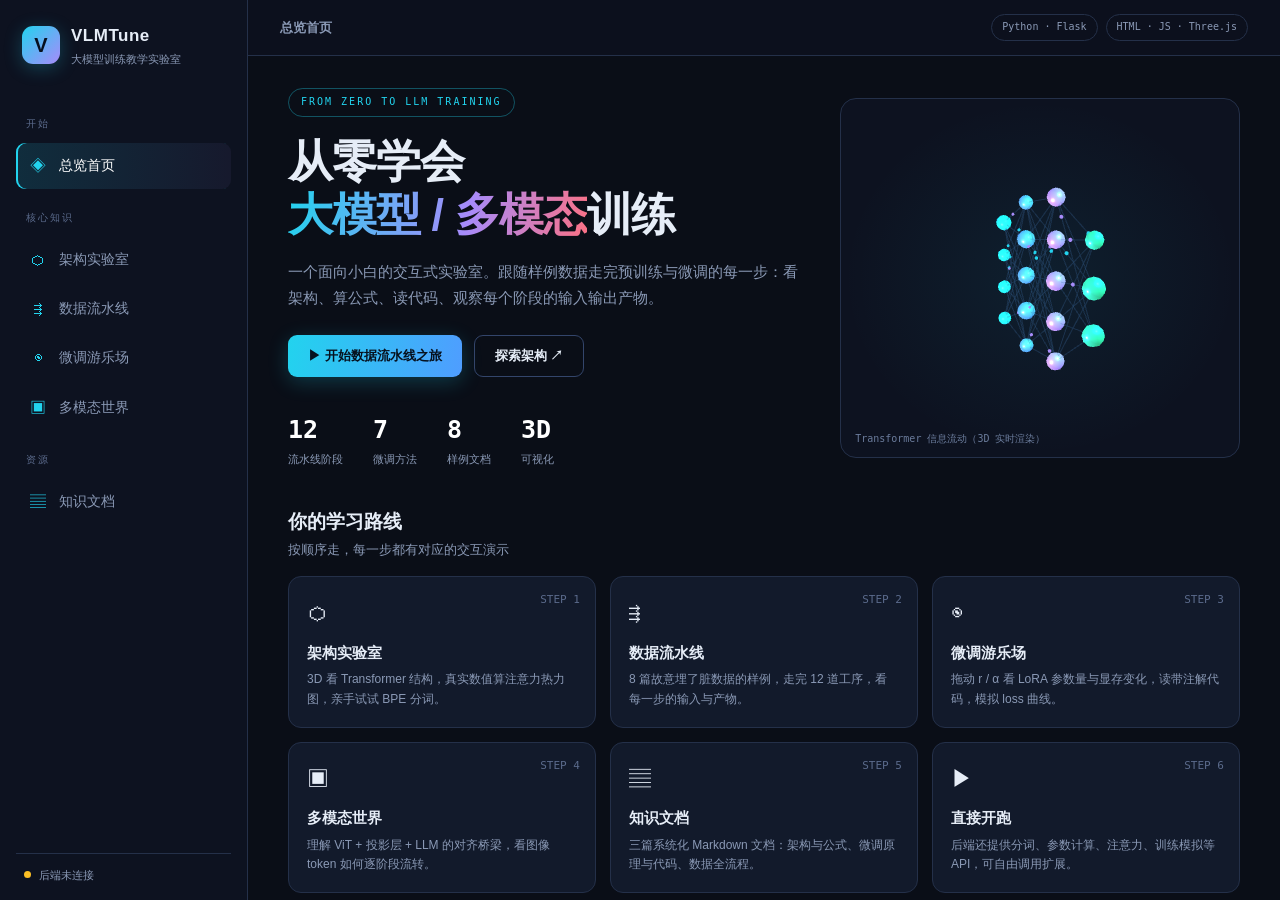
==== frontend/index.html @ 5f322999 "init" ====
<!DOCTYPE html>
<html lang="zh-CN">
<head>
<meta charset="UTF-8">
<meta name="viewport" content="width=device-width, initial-scale=1.0">
<title>VLMTune · 大模型/多模态训练全流程教学实验室</title>
<link rel="stylesheet" href="css/style.css">
</head>
<body>
<div class="app">
  <!-- ============ SIDEBAR ============ -->
  <aside class="sidebar">
    <div class="brand">
      <div class="brand-mark">V</div>
      <div><div class="brand-title">VLMTune</div><div class="brand-sub">大模型训练教学实验室</div></div>
    </div>
    <nav class="nav">
      <div class="nav-group-label">开始</div>
      <a class="nav-item active" data-section="overview"><span class="ni">◈</span> 总览首页</a>
      <div class="nav-group-label">核心知识</div>
      <a class="nav-item" data-section="architecture"><span class="ni">⬡</span> 架构实验室</a>
      <a class="nav-item" data-section="pipeline"><span class="ni">⇶</span> 数据流水线</a>
      <a class="nav-item" data-section="finetune"><span class="ni">◉</span> 微调游乐场</a>
      <a class="nav-item" data-section="multimodal"><span class="ni">▣</span> 多模态世界</a>
      <div class="nav-group-label">资源</div>
      <a class="nav-item" data-section="docs"><span class="ni">▤</span> 知识文档</a>
    </nav>
    <div class="sidebar-foot">
      <div class="status-dot"></div><span id="backendStatus">后端连接中…</span>
    </div>
  </aside>

  <!-- ============ MAIN ============ -->
  <main class="main">
    <header class="topbar">
      <div class="crumb" id="crumb">总览首页</div>
      <div class="topbar-right"><span class="tag">Python · Flask</span><span class="tag">HTML · JS · Three.js</span></div>
    </header>

    <!-- ---------- OVERVIEW ---------- -->
    <section class="page active" id="page-overview">
      <div class="hero">
        <div class="hero-text">
          <div class="hero-badge">FROM ZERO TO LLM TRAINING</div>
          <h1>从零学会<br><span class="grad">大模型 / 多模态</span>训练</h1>
          <p class="hero-lead">一个面向小白的交互式实验室。跟随样例数据走完预训练与微调的每一步：看架构、算公式、读代码、观察每个阶段的输入输出产物。</p>
          <div class="hero-actions">
            <button class="btn primary" data-goto="pipeline">▶ 开始数据流水线之旅</button>
            <button class="btn ghost" data-goto="architecture">探索架构 ↗</button>
          </div>
          <div class="hero-stats">
            <div><b>12</b><span>流水线阶段</span></div>
            <div><b>7</b><span>微调方法</span></div>
            <div><b>8</b><span>样例文档</span></div>
            <div><b>3D</b><span>可视化</span></div>
          </div>
        </div>
        <div class="hero-canvas-wrap"><canvas id="heroCanvas"></canvas><div class="canvas-caption">Transformer 信息流动（3D 实时渲染）</div></div>
      </div>

      <div class="section-title"><h2>你的学习路线</h2><p>按顺序走，每一步都有对应的交互演示</p></div>
      <div class="card-grid" id="learningPath"></div>

      <div class="section-title"><h2>核心概念速览</h2><p>三个问题理解大模型训练</p></div>
      <div class="concept-grid">
        <div class="concept-card"><div class="cc-num">01</div><h3>模型在学什么？</h3><p>本质只有一件事：根据前文预测下一个 token。一句话里每个词都是一个训练信号，所以海量文本 = 海量练习题。</p><div class="cc-formula">P(x) = ∏ P(xₜ | x&lt;t)</div></div>
        <div class="concept-card"><div class="cc-num">02</div><h3>微调在改什么？</h3><p>全量微调改所有权重；LoRA 只学一个低秩增量 ΔW=BA，训练完还能合并回去，推理零开销。</p><div class="cc-formula">W′ = W₀ + (α/r)·BA</div></div>
        <div class="concept-card"><div class="cc-num">03</div><h3>多模态多了什么？</h3><p>给 LLM 加一只"眼睛"：ViT 把图像切成 patch token，投影层把它们对齐到词的语义空间，再和文本一起送进 LLM。</p><div class="cc-formula">图像 → ViT → MLP → LLM</div></div>
      </div>
    </section>

    <!-- ---------- ARCHITECTURE ---------- -->
    <section class="page" id="page-architecture">
      <div class="page-head"><h1>架构实验室</h1><p>看清楚 Transformer 与注意力的内部构造，所有计算都是真实数值。</p></div>

      <div class="panel">
        <div class="panel-head"><h3>Transformer Block 3D 结构</h3><span class="hint">拖拽旋转 · 滚轮缩放</span></div>
        <div class="split">
          <div class="three-wrap"><canvas id="archCanvas"></canvas></div>
          <div class="panel-body">
            <div class="flow-list">
              <div class="flow-item"><span class="fi-n">1</span><div><b>输入嵌入 + RoPE</b><p>token 转向量，旋转注入位置信息：f(x,m)=x·e^(imθ)</p></div></div>
              <div class="flow-item"><span class="fi-n">2</span><div><b>多头注意力 + 因果掩码</b><p>softmax(QKᵀ/√d_k + M)·V，每个词按相关性汇总上下文</p></div></div>
              <div class="flow-item"><span class="fi-n">3</span><div><b>残差 + RMSNorm</b><p>x + SubLayer(Norm(x))，让梯度直达深层</p></div></div>
              <div class="flow-item"><span class="fi-n">4</span><div><b>SwiGLU 前馈网络</b><p>(Swish(xW₁) ⊙ xW₃)W₂，门控提升表达力</p></div></div>
            </div>
            <div class="formula-box">Attention(Q,K,V) = softmax( QK<sup>T</sup> / √d<sub>k</sub> + M ) V<br><span class="fb-note">M 为因果掩码：上三角置 −∞，保证看不到未来 token</span></div>
          </div>
        </div>
      </div>

      <div class="panel">
        <div class="panel-head"><h3>注意力热力图（真实计算）</h3><span class="hint">后端 numpy 计算 softmax(QKᵀ/√d_k)</span></div>
        <div class="panel-body"><div id="attnHeatmap" class="heatmap"></div><p class="cap" id="attnNote">加载中…</p></div>
      </div>

      <div class="panel">
        <div class="panel-head"><h3>BPE 分词器演示</h3><span class="hint">在迷你语料上现场训练的 BPE</span></div>
        <div class="panel-body">
          <div class="input-row"><input id="tokenInput" type="text" value="大模型训练需要大量高质量文本数据。" placeholder="输入任意文本试试分词"><button class="btn primary sm" id="tokenBtn">分词 →</button></div>
          <div id="tokenResult" class="token-result">点击按钮查看分词结果…</div>
        </div>
      </div>
    </section>

    <!-- ---------- PIPELINE ---------- -->
    <section class="page" id="page-pipeline">
      <div class="page-head"><h1>数据流水线</h1><p>跟随内置样例语料，逐步查看 12 个阶段的真实输入、处理逻辑与产物。</p></div>

      <div class="panel">
        <div class="panel-head"><h3>全流程导航</h3><span class="hint" id="pipelineMeta">加载中…</span></div>
        <div class="panel-body"><div class="stage-strip" id="stageStrip"></div></div>
      </div>

      <div class="panel stage-panel">
        <div class="panel-head"><h3 id="stageTitle">阶段详情</h3><span class="hint" id="stageEn"></span></div>
        <div class="panel-body" id="stageBody"><div class="loading">加载中…</div></div>
      </div>

      <div class="panel">
        <div class="panel-head"><h3>SFT 指令数据 · 从样本到训练文本</h3><span class="hint">Alpaca / ChatML 模板</span></div>
        <div class="panel-body"><div class="tabs"><button class="tab active" data-sfttab="sample">原始样本</button><button class="tab" data-sfttab="rendered">套模板后（含 loss 掩码说明）</button></div><div id="sftContent" class="sft-content">加载中…</div></div>
      </div>
    </section>

    <!-- ---------- FINE-TUNE ---------- -->
    <section class="page" id="page-finetune">
      <div class="page-head"><h1>微调游乐场</h1><p>调一调超参，看参数量与显存怎么变；读一读带注解的核心代码。</p></div>

      <div class="panel">
        <div class="panel-head"><h3>LoRA 参数量 / 显存计算器</h3><span class="hint">实时计算的真实数字</span></div>
        <div class="panel-body">
          <div class="slider-grid">
            <label>秩 r <input type="range" id="loraR" min="4" max="64" step="4" value="16"><output id="loraRVal">16</output></label>
            <label>缩放 α <input type="range" id="loraAlpha" min="8" max="128" step="8" value="32"><output id="loraAlphaVal">32</output></label>
            <label>隐藏维度 d <input type="range" id="loraD" min="1024" max="8192" step="1024" value="4096"><output id="loraDVal">4096</output></label>
            <label>层数 <input type="range" id="loraLayers" min="12" max="80" step="4" value="32"><output id="loraLayersVal">32</output></label>
          </div>
          <div class="metric-grid" id="loraMetrics"></div>
          <div class="bar-chart" id="memChart"></div>
          <p class="cap" id="loraNote"></p>
        </div>
      </div>

      <div class="panel">
        <div class="panel-head"><h3>微调方法全景</h3><span class="hint">选型速查</span></div>
        <div class="panel-body" id="methodsTable"></div>
      </div>

      <div class="panel">
        <div class="panel-head"><h3>核心代码注解</h3><span class="hint">LoRA 手写实现 · 逐行中文注释</span></div>
        <div class="panel-body"><pre class="code-block"><code><span class="c"># ① 冻结原权重：优化器不会碰它</span>
<span class="k">for</span> p <span class="k">in</span> base.parameters(): p.requires_grad = <span class="v">False</span>

d, k = base.weight.shape          <span class="c"># 输出维度 / 输入维度</span>
self.scaling = alpha / r          <span class="c"># ② 真正生效的缩放是 α/r</span>

<span class="c"># ③ A 随机初始化；B 全 0 → 训练开始时增量 ΔW=0，不破坏原模型</span>
self.A = nn.Parameter(torch.empty(r, k));  kaiming_(self.A)
self.B = nn.Parameter(torch.zeros(d, r))

<span class="k">def</span> <span class="fn">forward</span>(self, x):
    <span class="k">return</span> base(x) + (x @ self.A.T @ self.B.T) * self.scaling
    <span class="c">#       W₀x    +        ΔW x       → 叠加低秩增量</span>

<span class="k">def</span> <span class="fn">merge</span>(self):
    base.weight.data += self.scaling * (self.B @ self.A)
    <span class="c"># 训练后合并回原权重 → 推理零额外延迟（LoRA 的决定性优势）</span></code></pre></div>
      </div>

      <div class="panel">
        <div class="panel-head"><h3>训练过程模拟器</h3><span class="hint">loss / 学习率曲线 · checkpoint 事件</span></div>
        <div class="panel-body">
          <div class="sim-controls">
            <label>方法 <select id="simMethod"><option value="lora">LoRA</option><option value="qlora">QLoRA</option><option value="full">全量微调</option></select></label>
            <label>训练步数 <select id="simSteps"><option>100</option><option selected>200</option><option>300</option></select></label>
            <label>数据质量 <input type="range" id="simQuality" min="40" max="100" value="85"><output id="simQualityVal">85%</output></label>
            <button class="btn primary sm" id="simBtn">▶ 开始模拟</button>
          </div>
          <canvas id="lossChart" class="chart-canvas"></canvas>
          <div class="legend"><span class="lg loss">Loss</span><span class="lg lr">Learning Rate</span><span class="lg ck">Checkpoint</span></div>
          <div id="simResult" class="sim-result"></div>
        </div>
      </div>
    </section>

    <!-- ---------- MULTIMODAL ---------- -->
    <section class="page" id="page-multimodal">
      <div class="page-head"><h1>多模态世界</h1><p>图像如何变成 token 被 LLM"读懂"？看 LLaVA 式的视觉-语言架构与两阶段训练。</p></div>

      <div class="panel">
        <div class="panel-head"><h3>视觉-语言模型架构（3D）</h3><span class="hint">拖拽旋转 · 观察图像 token 的流向</span></div>
        <div class="split"><div class="three-wrap"><canvas id="mmCanvas"></canvas></div>
          <div class="panel-body">
            <div class="flow-list">
              <div class="flow-item"><span class="fi-n">①</span><div><b>ViT 视觉编码器</b><p>图像切 P×P patch，线性投影成视觉 token：N = HW/P²</p></div></div>
              <div class="flow-item"><span class="fi-n">②</span><div><b>MLP 投影层（对齐桥梁）</b><p>H_v = MLP(V) ∈ ℝ^(N×d_l)，把视觉特征映射到 LLM 词嵌入空间</p></div></div>
              <div class="flow-item"><span class="fi-n">③</span><div><b>拼接 + LLM 自回归生成</b><p>图像 token 与文本 token 拼接，只对回答部分计算 loss</p></div></div>
            </div>
            <div class="formula-box">L = −Σ<sub>t∈回答位置</sub> log P(yₜ | y&lt;t, H_v, x)</div>
          </div>
        </div>
      </div>

      <div class="panel">
        <div class="panel-head"><h3>多模态数据流转 · 逐阶段产物</h3><span class="hint">基于 LLaVA-Instruct 风格样例</span></div>
        <div class="panel-body"><div class="mm-flow" id="mmFlow"></div><div class="mm-sample" id="mmSample"></div></div>
      </div>

      <div class="panel">
        <div class="panel-head"><h3>LLaVA 两阶段训练</h3></div>
        <div class="panel-body"><div class="two-stage">
          <div class="ts-card"><div class="ts-badge s1">STAGE 1</div><h4>特征对齐</h4><p>只训练投影层，冻结 ViT 与 LLM。数据：CC3M 图文对约 59.5 万。</p><div class="ts-out">产物 → 对齐好的 Projector</div></div>
          <div class="ts-arrow">→</div>
          <div class="ts-card"><div class="ts-badge s2">STAGE 2</div><h4>端到端指令微调</h4><p>训练投影层 + LLM（可加 LoRA）。数据：158K 多模态指令（对话58K/描述23K/推理77K）。</p><div class="ts-out">产物 → 会看图聊天的多模态助手</div></div>
        </div></div>
      </div>
    </section>

    <!-- ---------- DOCS ---------- -->
    <section class="page" id="page-docs">
      <div class="page-head"><h1>知识文档</h1><p>配合交互页面阅读的系统化文档，含全部核心公式与代码注解。</p></div>
      <div class="doc-grid" id="docGrid"></div>
      <div class="panel">
        <div class="panel-head"><h3>小白学习路线（建议顺序）</h3></div>
        <div class="panel-body"><ol class="roadmap">
          <li><b>总览首页</b> — 建立"预测下一个词"的核心直觉</li>
          <li><b>架构实验室</b> — 看 Transformer 3D 结构与注意力热力图，理解 Q/K/V</li>
          <li><b>数据流水线</b> — 跟着 8 篇脏数据走完 12 道清洗/加工工序，看每步产物</li>
          <li><b>微调游乐场</b> — 调 LoRA 的 r/α，读带注解代码，看 loss 曲线与 checkpoint</li>
          <li><b>多模态世界</b> — 理解 ViT + 投影层 + LLM 的对齐与两阶段训练</li>
          <li><b>阅读文档</b> — 用 01/02/03 三篇文档把知识点串成体系</li>
        </ol></div>
      </div>
    </section>
  </main>
</div>
<script src="vendor/three.min.js"></script>
<script src="js/visuals.js"></script>
<script src="js/app.js"></script>
</body>
</html>
---- frontend/css/style.css ----
:root{
  --bg:#0a0e17; --bg2:#0d1220; --panel:#121a2b; --panel2:#162033;
  --border:#243049; --border-hi:#33456b; --text:#e6edf7; --muted:#8a99b5;
  --cyan:#22d3ee; --violet:#a78bfa; --green:#34d399; --amber:#fbbf24; --rose:#fb7185;
  --mono:'SF Mono',ui-monospace,'JetBrains Mono',Menlo,Consolas,monospace;
}
*{box-sizing:border-box;margin:0;padding:0}
body{background:var(--bg);color:var(--text);font-family:-apple-system,BlinkMacSystemFont,'Segoe UI','PingFang SC','Microsoft YaHei',sans-serif;font-size:14px;line-height:1.65;overflow:hidden}
.app{display:flex;height:100vh}
/* ---------- SIDEBAR ---------- */
.sidebar{width:248px;flex-shrink:0;background:var(--bg2);border-right:1px solid var(--border);display:flex;flex-direction:column;padding:22px 16px 16px}
.brand{display:flex;align-items:center;gap:11px;margin-bottom:30px;padding:0 6px}
.brand-mark{width:38px;height:38px;border-radius:11px;background:linear-gradient(135deg,var(--cyan),var(--violet));display:flex;align-items:center;justify-content:center;font-weight:800;font-size:20px;color:#07101f;box-shadow:0 4px 18px rgba(34,211,238,.25)}
.brand-title{font-size:17px;font-weight:700;letter-spacing:.5px}
.brand-sub{font-size:11px;color:var(--muted)}
.nav{display:flex;flex-direction:column;gap:3px;flex:1}
.nav-group-label{font-size:10px;letter-spacing:2px;color:#5b6b8c;text-transform:uppercase;margin:18px 10px 7px}
.nav-item{display:flex;align-items:center;gap:11px;padding:10px 12px;border-radius:9px;color:var(--muted);cursor:pointer;transition:.18s;font-size:13.5px;user-select:none}
.nav-item:hover{background:var(--panel);color:var(--text)}
.nav-item.active{background:linear-gradient(90deg,rgba(34,211,238,.14),rgba(167,139,250,.06));color:#fff;box-shadow:inset 2px 0 0 var(--cyan)}
.ni{font-size:16px;width:20px;text-align:center;color:var(--cyan)}
.sidebar-foot{display:flex;align-items:center;gap:8px;font-size:11px;color:var(--muted);padding:12px 8px 0;border-top:1px solid var(--border)}
.status-dot{width:7px;height:7px;border-radius:50%;background:var(--amber)}
.status-dot.ok{background:var(--green);box-shadow:0 0 8px var(--green)}
/* ---------- MAIN ---------- */
.main{flex:1;display:flex;flex-direction:column;overflow:hidden}
.topbar{height:56px;flex-shrink:0;border-bottom:1px solid var(--border);display:flex;align-items:center;justify-content:space-between;padding:0 32px;background:rgba(13,18,32,.7)}
.crumb{font-size:13px;color:var(--muted);font-weight:600}
.topbar-right{display:flex;gap:8px}
.tag{font-size:10px;padding:4px 10px;border:1px solid var(--border);border-radius:20px;color:var(--muted);font-family:var(--mono)}
.page{display:none;flex:1;overflow-y:auto;padding:32px 40px 60px;scroll-behavior:smooth}
.page.active{display:block}
.page::-webkit-scrollbar{width:8px}.page::-webkit-scrollbar-thumb{background:var(--border-hi);border-radius:4px}
.page-head{margin-bottom:26px}
.page-head h1{font-size:27px;font-weight:700;letter-spacing:.5px}
.page-head p{color:var(--muted);margin-top:5px}
/* ---------- HERO ---------- */
.hero{display:flex;gap:30px;align-items:center;min-height:380px;margin-bottom:38px}
.hero-text{flex:1;min-width:0}
.hero-badge{display:inline-block;font-family:var(--mono);font-size:10px;letter-spacing:2px;color:var(--cyan);border:1px solid rgba(34,211,238,.35);padding:5px 12px;border-radius:30px;margin-bottom:18px}
.hero h1{font-size:45px;line-height:1.18;font-weight:800;letter-spacing:-1px}
.grad{background:linear-gradient(100deg,var(--cyan),var(--violet) 60%,var(--rose));-webkit-background-clip:text;background-clip:text;-webkit-text-fill-color:transparent}
.hero-lead{color:var(--muted);max-width:560px;margin:18px 0 24px;font-size:14.5px;line-height:1.8}
.hero-actions{display:flex;gap:12px;flex-wrap:wrap}
.btn{border:0;border-radius:9px;padding:11px 20px;font-size:13px;font-weight:600;cursor:pointer;transition:.2s;font-family:inherit}
.btn.primary{background:linear-gradient(100deg,var(--cyan),#4f9dff);color:#06111e;box-shadow:0 5px 20px rgba(34,211,238,.22)}
.btn.primary:hover{transform:translateY(-2px);box-shadow:0 8px 26px rgba(34,211,238,.35)}
.btn.ghost{background:transparent;border:1px solid var(--border-hi);color:var(--text)}
.btn.ghost:hover{border-color:var(--cyan);color:var(--cyan)}
.btn.sm{padding:8px 14px;font-size:12px}
.hero-stats{display:flex;gap:30px;margin-top:32px}
.hero-stats div{display:flex;flex-direction:column}
.hero-stats b{font-size:25px;font-family:var(--mono);color:#fff}
.hero-stats span{font-size:11px;color:var(--muted)}
.hero-canvas-wrap{width:42%;min-width:320px;height:360px;position:relative;border:1px solid var(--border);border-radius:16px;background:radial-gradient(ellipse at 50% 50%,rgba(34,211,238,.07),transparent 70%),var(--bg2);overflow:hidden}
#heroCanvas{width:100%;height:100%;display:block}
.canvas-caption{position:absolute;bottom:10px;left:14px;font-size:10px;color:#6b7c9c;font-family:var(--mono)}
/* ---------- SECTION TITLES ---------- */
.section-title{margin:0 0 16px}
.section-title h2{font-size:19px;font-weight:700}
.section-title p{color:var(--muted);font-size:12.5px;margin-top:2px}
/* ---------- CARDS ---------- */
.card-grid{display:grid;grid-template-columns:repeat(3,1fr);gap:14px;margin-bottom:38px}
.lp-card{background:var(--panel);border:1px solid var(--border);border-radius:13px;padding:18px;cursor:pointer;transition:.2s;position:relative;overflow:hidden}
.lp-card:hover{transform:translateY(-3px);border-color:var(--border-hi);background:var(--panel2)}
.lp-card .lp-ico{font-size:22px;margin-bottom:10px}
.lp-card h4{font-size:14.5px;margin-bottom:5px}
.lp-card p{font-size:12px;color:var(--muted);line-height:1.6}
.lp-card .lp-step{position:absolute;top:14px;right:15px;font-family:var(--mono);font-size:11px;color:#5b6b8c}
.concept-grid{display:grid;grid-template-columns:repeat(3,1fr);gap:14px}
.concept-card{background:var(--panel);border:1px solid var(--border);border-radius:13px;padding:20px}
.cc-num{font-family:var(--mono);font-size:12px;color:var(--cyan);margin-bottom:8px}
.concept-card h3{font-size:15px;margin-bottom:8px}
.concept-card p{font-size:12.5px;color:var(--muted);line-height:1.75}
.cc-formula{font-family:var(--mono);font-size:11.5px;color:var(--violet);margin-top:14px;padding:9px 11px;background:rgba(167,139,250,.07);border-radius:7px;border:1px solid rgba(167,139,250,.15);text-align:center}
/* ---------- PANELS ---------- */
.panel{background:var(--panel);border:1px solid var(--border);border-radius:14px;margin-bottom:18px;overflow:hidden}
.panel-head{padding:14px 20px;border-bottom:1px solid var(--border);display:flex;align-items:center;justify-content:space-between;background:rgba(255,255,255,.012)}
.panel-head h3{font-size:14.5px;font-weight:650}
.hint{font-size:11px;color:var(--muted);font-family:var(--mono)}
.panel-body{padding:20px}
.split{display:flex;gap:0}
.three-wrap{width:46%;min-height:340px;background:radial-gradient(ellipse at center,rgba(34,211,238,.06),transparent 70%),var(--bg2);border-right:1px solid var(--border);position:relative}
#archCanvas,#mmCanvas{width:100%;height:100%;display:block;position:absolute;inset:0}
.split .panel-body{flex:1}
/* ---------- FLOW LIST ---------- */
.flow-list{display:flex;flex-direction:column;gap:14px}
.flow-item{display:flex;gap:12px;align-items:flex-start}
.fi-n{width:25px;height:25px;flex-shrink:0;border-radius:7px;background:rgba(34,211,238,.12);border:1px solid rgba(34,211,238,.3);color:var(--cyan);font-family:var(--mono);font-size:11px;display:flex;align-items:center;justify-content:center}
.flow-item b{font-size:13px}
.flow-item p{font-size:11.5px;color:var(--muted);margin-top:2px;font-family:var(--mono)}
.formula-box{margin-top:18px;padding:14px;background:var(--bg2);border:1px solid var(--border);border-radius:9px;font-family:var(--mono);font-size:13px;color:var(--cyan);text-align:center;line-height:1.9}
.fb-note{display:block;font-size:10.5px;color:var(--muted);font-family:inherit}
/* ---------- HEATMAP ---------- */
.heatmap{display:grid;gap:3px;justify-content:start;margin:0 auto 12px}
.hm-cell{width:46px;height:46px;border-radius:5px;display:flex;align-items:center;justify-content:center;font-family:var(--mono);font-size:10px;color:#fff;cursor:default;transition:.15s}
.hm-cell:hover{outline:2px solid #fff;z-index:2}
.hm-label{font-family:var(--mono);font-size:11px;color:var(--muted);text-align:center}
.cap{font-size:11px;color:var(--muted);margin-top:10px;line-height:1.7}
/* ---------- TOKENIZER ---------- */
.input-row{display:flex;gap:10px;margin-bottom:16px}
input[type=text]{flex:1;background:var(--bg2);border:1px solid var(--border);border-radius:8px;padding:10px 13px;color:var(--text);font-size:13px;font-family:inherit}
input[type=text]:focus{outline:none;border-color:var(--cyan)}
.token-result{display:flex;flex-wrap:wrap;gap:6px;min-height:30px;align-items:center}
.tok{padding:5px 9px;border-radius:6px;background:rgba(167,139,250,.12);border:1px solid rgba(167,139,250,.28);font-family:var(--mono);font-size:12px;color:#d4c5ff}
.tok-id{display:block;font-size:9px;color:var(--muted);text-align:center;margin-top:2px}
/* ---------- PIPELINE ---------- */
.stage-strip{display:flex;gap:7px;overflow-x:auto;padding-bottom:6px}
.stage-chip{flex-shrink:0;min-width:76px;text-align:center;padding:10px 8px;border:1px solid var(--border);border-radius:9px;background:var(--bg2);cursor:pointer;transition:.18s}
.stage-chip:hover{border-color:var(--border-hi)}
.stage-chip.active{border-color:var(--cyan);background:rgba(34,211,238,.1);box-shadow:0 0 16px rgba(34,211,238,.12)}
.sc-n{font-family:var(--mono);font-size:10px;color:var(--cyan)}
.sc-name{font-size:11px;margin-top:3px;white-space:nowrap}
.stage-detail{display:grid;grid-template-columns:1fr 1fr;gap:14px}
.sd-block{background:var(--bg2);border:1px solid var(--border);border-radius:10px;padding:14px}
.sd-block.full{grid-column:1/-1}
.sd-label{font-family:var(--mono);font-size:10px;letter-spacing:1.5px;color:var(--muted);text-transform:uppercase;margin-bottom:7px}
.sd-val{font-size:12.5px;line-height:1.7}
.sd-val code,.inline-code{font-family:var(--mono);font-size:11px;background:rgba(34,211,238,.08);color:var(--cyan);padding:1px 5px;border-radius:4px}
.stat-row{display:flex;flex-wrap:wrap;gap:8px;margin-top:4px}
.stat-pill{font-size:11px;padding:4px 10px;border-radius:20px;background:var(--panel2);border:1px solid var(--border);font-family:var(--mono)}
.stat-pill b{color:var(--amber)}
.sample-box{background:#0a1020;border:1px solid var(--border);border-radius:8px;padding:11px;margin-top:8px;font-family:var(--mono);font-size:11px;line-height:1.8;white-space:pre-wrap;word-break:break-all;max-height:200px;overflow-y:auto}
.sample-box .before{color:var(--rose)}.sample-box .after{color:var(--green)}.sample-box .key{color:var(--cyan)}
.sd-tip{margin-top:12px;padding:10px 12px;border-left:2px solid var(--amber);background:rgba(251,191,36,.05);font-size:11.5px;color:#d8c9a0;border-radius:0 7px 7px 0}
.tabs{display:flex;gap:6px;margin-bottom:14px}
.tab{padding:7px 14px;border:1px solid var(--border);background:var(--bg2);color:var(--muted);border-radius:7px;cursor:pointer;font-size:12px}
.tab.active{border-color:var(--violet);color:#d4c5ff;background:rgba(167,139,250,.1)}
.sft-item{padding:12px;border:1px solid var(--border);border-radius:9px;margin-bottom:10px;background:var(--bg2)}
.sft-item .sf-h{font-size:11px;color:var(--cyan);font-family:var(--mono);margin-bottom:6px}
/* ---------- LORA CALC ---------- */
.slider-grid{display:grid;grid-template-columns:1fr 1fr;gap:14px 24px;margin-bottom:20px}
.slider-grid label{display:flex;align-items:center;gap:10px;font-size:12px;color:var(--muted)}
.slider-grid input[type=range]{flex:1;accent-color:var(--cyan)}
.slider-grid output{font-family:var(--mono);color:var(--cyan);width:48px;text-align:right;font-size:12px}
.metric-grid{display:grid;grid-template-columns:repeat(4,1fr);gap:10px;margin-bottom:18px}
.metric{background:var(--bg2);border:1px solid var(--border);border-radius:10px;padding:13px;text-align:center}
.metric b{display:block;font-family:var(--mono);font-size:20px;color:#fff}
.metric span{font-size:10.5px;color:var(--muted)}
.bar-chart{display:flex;flex-direction:column;gap:10px}
.bar-row{display:flex;align-items:center;gap:10px;font-size:11.5px}
.bar-label{width:90px;color:var(--muted);text-align:right;font-family:var(--mono);font-size:11px}
.bar-track{flex:1;height:20px;background:var(--bg2);border-radius:5px;overflow:hidden;border:1px solid var(--border)}
.bar-fill{height:100%;border-radius:5px;transition:width .5s;display:flex;align-items:center;justify-content:flex-end;padding-right:7px;font-family:var(--mono);font-size:10px;color:#06111e;font-weight:700}
.bar-full{background:linear-gradient(90deg,var(--rose),#f97316)}
.bar-lora{background:linear-gradient(90deg,var(--cyan),#38bdf8)}
.bar-qlora{background:linear-gradient(90deg,var(--green),#22d3ee)}
/* ---------- METHODS TABLE ---------- */
.method-table{width:100%;border-collapse:collapse;font-size:12px}
.method-table th{text-align:left;padding:10px 12px;background:var(--bg2);color:var(--muted);font-size:10.5px;letter-spacing:1px;text-transform:uppercase;border-bottom:1px solid var(--border)}
.method-table td{padding:10px 12px;border-bottom:1px solid var(--border);vertical-align:top}
.method-table tr:hover td{background:rgba(255,255,255,.015)}
.method-table .mname{font-weight:650;color:#fff}
.method-table .star{color:var(--amber)}
.pill{display:inline-block;padding:2px 8px;border-radius:20px;font-size:10px;font-family:var(--mono);background:var(--panel2);border:1px solid var(--border)}
/* ---------- CODE ---------- */
.code-block{background:#080d18;border:1px solid var(--border);border-radius:10px;padding:18px;font-family:var(--mono);font-size:12px;line-height:1.9;overflow-x:auto;color:#d6e2f5}
.code-block .c{color:#5f7396;font-style:italic}.code-block .k{color:var(--violet)}.code-block .v{color:var(--amber)}.code-block .fn{color:var(--cyan)}
/* ---------- SIMULATOR ---------- */
.sim-controls{display:flex;gap:18px;align-items:center;flex-wrap:wrap;margin-bottom:16px}
.sim-controls label{font-size:12px;color:var(--muted);display:flex;align-items:center;gap:7px}
.sim-controls select{background:var(--bg2);border:1px solid var(--border);color:var(--text);border-radius:7px;padding:6px 10px;font-family:inherit;font-size:12px}
.sim-controls input[type=range]{accent-color:var(--cyan)}
.chart-canvas{width:100%;height:230px;background:var(--bg2);border:1px solid var(--border);border-radius:9px;display:block}
.legend{display:flex;gap:16px;margin-top:10px;font-size:11px;color:var(--muted)}
.lg::before{content:'';display:inline-block;width:9px;height:9px;border-radius:2px;margin-right:5px}
.lg.loss::before{background:var(--cyan)}.lg.lr::before{background:var(--violet)}.lg.ck::before{background:var(--amber)}
.sim-result{margin-top:14px;font-size:12px;color:#d6e2f5;background:rgba(34,211,238,.05);border:1px solid var(--border);border-radius:8px;padding:12px}
.ck-list{display:flex;gap:8px;flex-wrap:wrap;margin-top:10px}
.ck{font-family:var(--mono);font-size:10px;padding:4px 9px;border-radius:6px;background:rgba(251,191,36,.08);border:1px solid rgba(251,191,36,.25);color:var(--amber)}
/* ---------- MULTIMODAL ---------- */
.mm-flow{display:flex;gap:0;align-items:stretch;flex-wrap:wrap;margin-bottom:18px}
.mm-step{flex:1;min-width:150px;background:var(--bg2);border:1px solid var(--border);border-radius:10px;padding:14px;position:relative;margin-right:16px;margin-bottom:10px}
.mm-step:last-child{margin-right:0}
.mm-step::after{content:'→';position:absolute;right:-14px;top:50%;transform:translateY(-50%);color:var(--cyan);font-size:18px;z-index:2}
.mm-step:last-child::after{display:none}
.mm-step .ms-n{font-family:var(--mono);font-size:10px;color:var(--cyan)}
.mm-step h5{font-size:12.5px;margin:5px 0}
.mm-step .ms-art{font-family:var(--mono);font-size:10.5px;color:var(--muted);line-height:1.6;word-break:break-all}
.mm-step .ms-shape{font-family:var(--mono);font-size:10px;color:var(--violet);margin-top:6px}
.mm-sample{background:var(--bg2);border:1px solid var(--border);border-radius:10px;padding:16px}
.two-stage{display:flex;align-items:center;gap:16px}
.ts-card{flex:1;background:var(--bg2);border:1px solid var(--border);border-radius:11px;padding:18px;position:relative}
.ts-badge{font-family:var(--mono);font-size:10px;padding:3px 9px;border-radius:20px;display:inline-block;margin-bottom:8px}
.ts-badge.s1{background:rgba(34,211,238,.12);color:var(--cyan);border:1px solid rgba(34,211,238,.3)}
.ts-badge.s2{background:rgba(167,139,250,.12);color:var(--violet);border:1px solid rgba(167,139,250,.3)}
.ts-card h4{font-size:15px;margin-bottom:7px}
.ts-card p{font-size:12px;color:var(--muted);line-height:1.7}
.ts-out{font-size:11px;color:var(--green);margin-top:10px;font-family:var(--mono)}
.ts-arrow{font-size:28px;color:var(--border-hi)}
/* ---------- DOCS ---------- */
.doc-grid{display:grid;grid-template-columns:repeat(3,1fr);gap:14px;margin-bottom:18px}
.doc-card{background:var(--panel);border:1px solid var(--border);border-radius:12px;padding:18px;transition:.2s}
.doc-card:hover{border-color:var(--cyan);transform:translateY(-2px)}
.doc-card a{color:inherit;text-decoration:none}
.doc-ico{font-size:24px;margin-bottom:10px}
.doc-card h4{font-size:14px;margin-bottom:5px}
.doc-card p{font-size:11.5px;color:var(--muted)}
.doc-link{display:inline-block;margin-top:12px;font-size:11px;color:var(--cyan);font-family:var(--mono)}
.roadmap{padding-left:20px;columns:2}
.roadmap li{padding:5px 0;font-size:12.5px;color:var(--muted);break-inside:avoid}
.roadmap b{color:var(--text)}
.loading{color:var(--muted);padding:20px;text-align:center}
@media(max-width:1100px){.card-grid,.concept-grid,.doc-grid{grid-template-columns:1fr 1fr}.hero{flex-direction:column}.hero-canvas-wrap{width:100%}.split{flex-direction:column}.three-wrap{width:100%;min-height:280px;border-right:0;border-bottom:1px solid var(--border)}.metric-grid{grid-template-columns:1fr 1fr}}
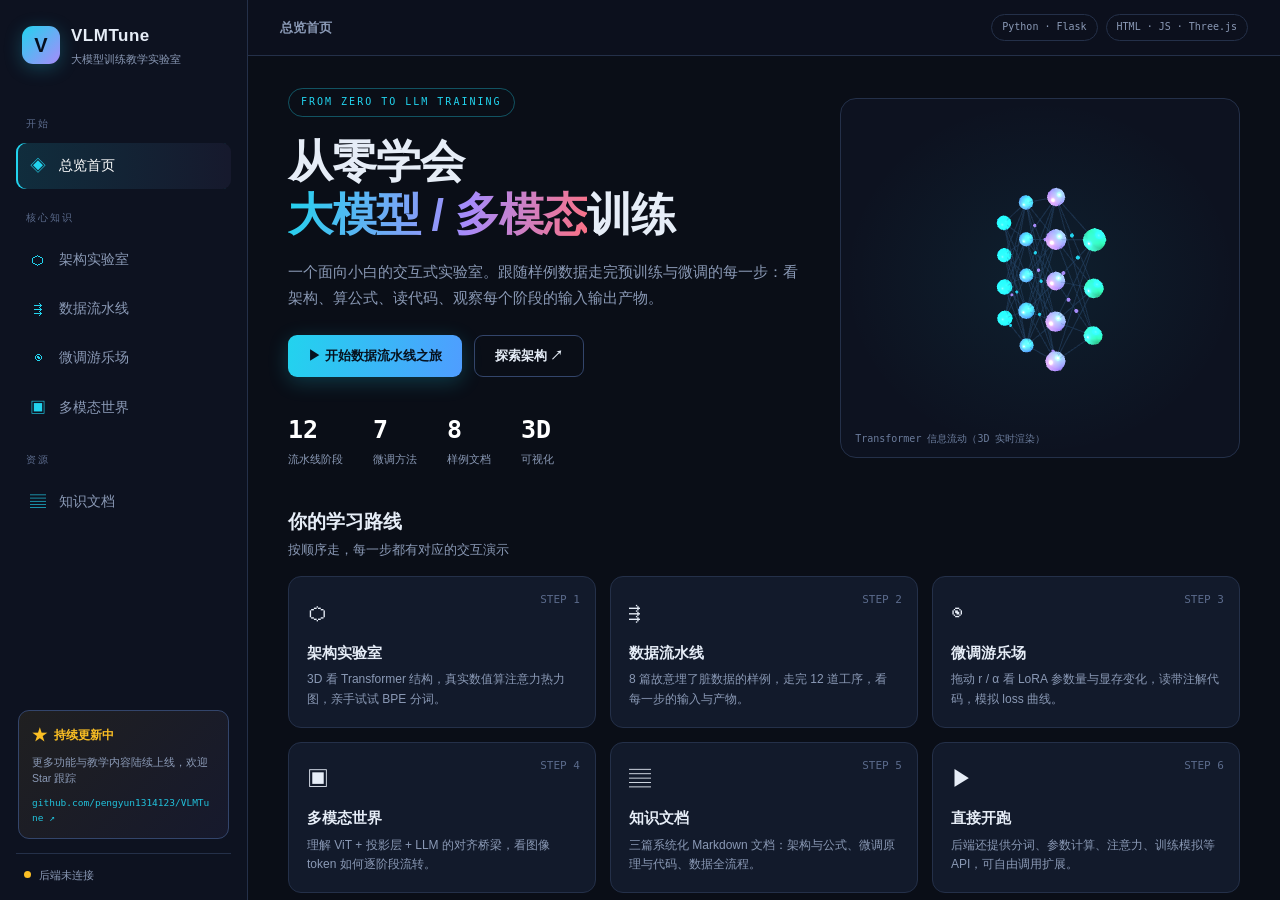
==== commit 9e5037e0: "Add web version link and Star tracking guide" ====
--- a/frontend/index.html
+++ b/frontend/index.html
@@ -25,6 +25,11 @@
       <div class="nav-group-label">资源</div>
       <a class="nav-item" data-section="docs"><span class="ni">▤</span> 知识文档</a>
     </nav>
+    <a class="star-card" href="https://github.com/pengyun1314123/VLMTune" target="_blank" rel="noopener">
+      <div class="sc-top"><span class="sc-star">★</span> 持续更新中</div>
+      <div class="sc-desc">更多功能与教学内容陆续上线，欢迎 Star 跟踪</div>
+      <div class="sc-link">github.com/pengyun1314123/VLMTune ↗</div>
+    </a>
     <div class="sidebar-foot">
       <div class="status-dot"></div><span id="backendStatus">后端连接中…</span>
     </div>
--- a/frontend/css/style.css
+++ b/frontend/css/style.css
@@ -22,6 +22,12 @@
 .sidebar-foot{display:flex;align-items:center;gap:8px;font-size:11px;color:var(--muted);padding:12px 8px 0;border-top:1px solid var(--border)}
 .status-dot{width:7px;height:7px;border-radius:50%;background:var(--amber)}
 .status-dot.ok{background:var(--green);box-shadow:0 0 8px var(--green)}
+.star-card{display:block;margin:10px 2px 14px;padding:12px 13px;border:1px solid var(--border-hi);border-radius:11px;background:linear-gradient(135deg,rgba(251,191,36,.08),rgba(167,139,250,.06));text-decoration:none;color:var(--text);transition:.18s}
+.star-card:hover{border-color:var(--amber);transform:translateY(-2px);background:linear-gradient(135deg,rgba(251,191,36,.14),rgba(167,139,250,.10))}
+.sc-top{display:flex;align-items:center;gap:7px;font-size:12px;font-weight:600;color:var(--amber)}
+.sc-star{font-size:15px}
+.sc-desc{font-size:10.5px;color:var(--muted);line-height:1.5;margin:7px 0 8px}
+.sc-link{font-size:9.5px;color:var(--cyan);font-family:var(--mono);word-break:break-all;opacity:.9}
 /* ---------- MAIN ---------- */
 .main{flex:1;display:flex;flex-direction:column;overflow:hidden}
 .topbar{height:56px;flex-shrink:0;border-bottom:1px solid var(--border);display:flex;align-items:center;justify-content:space-between;padding:0 32px;background:rgba(13,18,32,.7)}
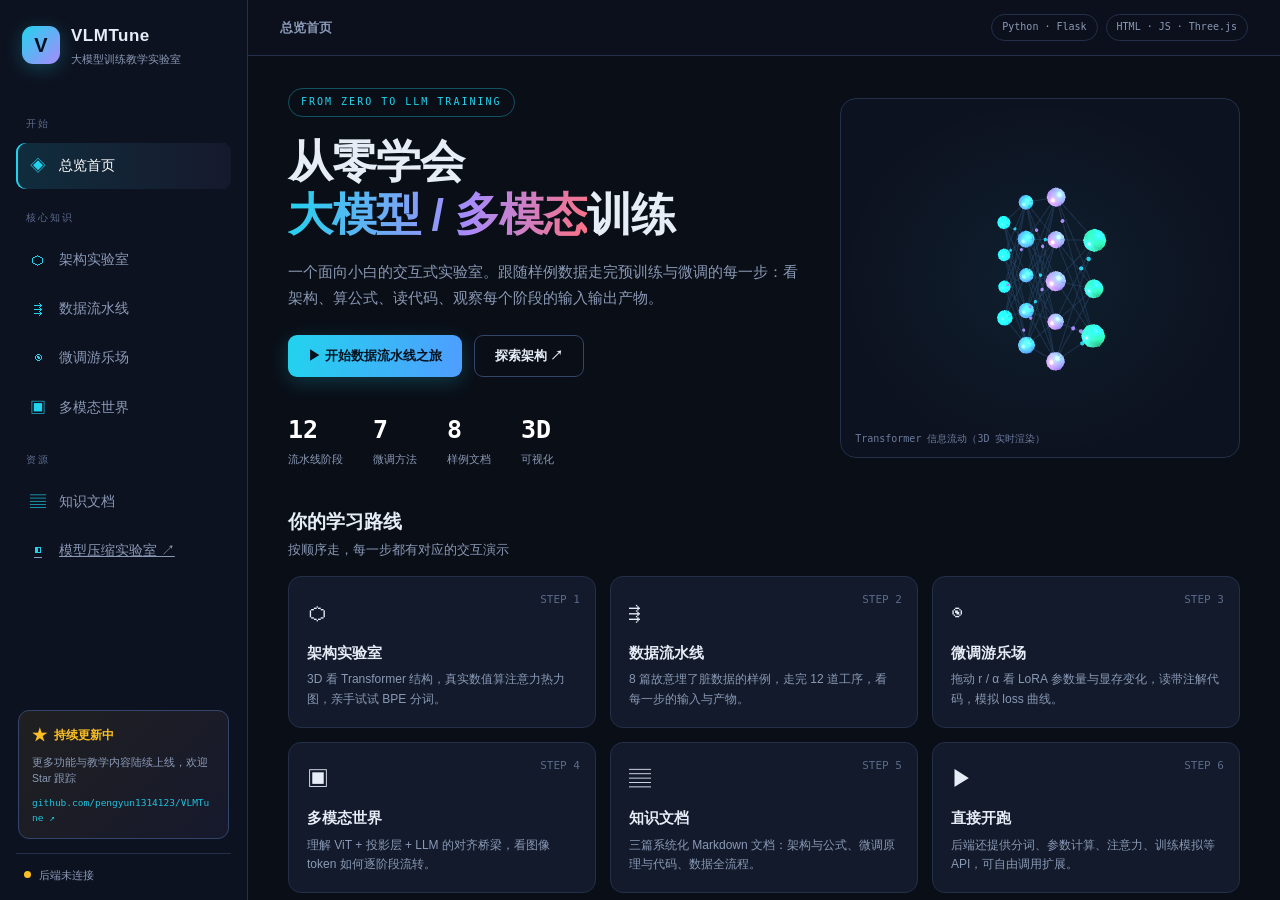
==== commit 0a6cfe2f: "add compression" ====
--- a/frontend/index.html
+++ b/frontend/index.html
@@ -24,6 +24,7 @@
       <a class="nav-item" data-section="multimodal"><span class="ni">▣</span> 多模态世界</a>
       <div class="nav-group-label">资源</div>
       <a class="nav-item" data-section="docs"><span class="ni">▤</span> 知识文档</a>
+      <a class="nav-item nav-external" href="compression.html"><span class="ni">◧</span> 模型压缩实验室 ↗</a>
     </nav>
     <a class="star-card" href="https://github.com/pengyun1314123/VLMTune" target="_blank" rel="noopener">
       <div class="sc-top"><span class="sc-star">★</span> 持续更新中</div>
@@ -227,6 +228,13 @@
       <div class="page-head"><h1>知识文档</h1><p>配合交互页面阅读的系统化文档，含全部核心公式与代码注解。</p></div>
       <div class="doc-grid" id="docGrid"></div>
       <div class="panel">
+        <div class="panel-head"><h3>▢ 进阶专题：剪枝 / 量化 / 全栈推理加速</h3><span class="hint">独立教学页 · 新窗口打开</span></div>
+        <div class="panel-body">
+          <p style="color:var(--muted);margin-bottom:14px">从矩阵位宽到结构变化，完整拆解剪枝与量化的每一步操作；覆盖 Qwen3 / DeepSeek、FLUX.1、Wan2.2、Hunyuan3D 2.1 四类开源模型的最佳实践流水线，以及蒸馏、投机解码、KV Cache、Token 剪枝等 12 种优化手段。</p>
+          <a class="btn primary" href="compression.html" target="_blank" rel="noopener">打开模型压缩实验室 ↗</a>
+        </div>
+      </div>
+      <div class="panel">
         <div class="panel-head"><h3>小白学习路线（建议顺序）</h3></div>
         <div class="panel-body"><ol class="roadmap">
           <li><b>总览首页</b> — 建立"预测下一个词"的核心直觉</li>
--- a/frontend/css/style.css
+++ b/frontend/css/style.css
@@ -147,7 +147,8 @@
 .bar-row{display:flex;align-items:center;gap:10px;font-size:11.5px}
 .bar-label{width:90px;color:var(--muted);text-align:right;font-family:var(--mono);font-size:11px}
 .bar-track{flex:1;height:20px;background:var(--bg2);border-radius:5px;overflow:hidden;border:1px solid var(--border)}
-.bar-fill{height:100%;border-radius:5px;transition:width .5s;display:flex;align-items:center;justify-content:flex-end;padding-right:7px;font-family:var(--mono);font-size:10px;color:#06111e;font-weight:700}
+.bar-fill{height:100%;border-radius:5px;transition:width .5s}
+.bar-value{flex:0 0 auto;min-width:62px;text-align:right;font-family:var(--mono);font-size:11px;color:var(--text);font-weight:600;white-space:nowrap}
 .bar-full{background:linear-gradient(90deg,var(--rose),#f97316)}
 .bar-lora{background:linear-gradient(90deg,var(--cyan),#38bdf8)}
 .bar-qlora{background:linear-gradient(90deg,var(--green),#22d3ee)}
@@ -208,3 +209,120 @@
 .roadmap b{color:var(--text)}
 .loading{color:var(--muted);padding:20px;text-align:center}
 @media(max-width:1100px){.card-grid,.concept-grid,.doc-grid{grid-template-columns:1fr 1fr}.hero{flex-direction:column}.hero-canvas-wrap{width:100%}.split{flex-direction:column}.three-wrap{width:100%;min-height:280px;border-right:0;border-bottom:1px solid var(--border)}.metric-grid{grid-template-columns:1fr 1fr}}
+/* ---------- MOBILE (<=768px)：侧边栏置顶，主内容单列垂直流 ---------- */
+@media(max-width:768px){
+  /* 整体：左右布局 -> 上下布局 */
+  .app{flex-direction:column;height:100vh;height:100dvh}
+  body{overflow:hidden}
+  /* 侧边栏 -> 顶部横向导航（无需 JS，沿用 .nav-item 点击逻辑） */
+  .sidebar{width:100%;flex:0 0 auto;height:auto;padding:10px 14px 8px;border-right:0;border-bottom:1px solid var(--border);gap:9px}
+  .brand{margin-bottom:0;padding:0 2px;gap:9px}
+  .brand-mark{width:30px;height:30px;border-radius:9px;font-size:16px}
+  .brand-title{font-size:15px}
+  .brand-sub{font-size:10px}
+  .nav{flex:0 0 auto;flex-direction:row;gap:6px;overflow-x:auto;overflow-y:hidden;padding-bottom:4px;scroll-snap-type:x proximity;-webkit-overflow-scrolling:touch;scrollbar-width:none}
+  .nav::-webkit-scrollbar{display:none}
+  .nav-group-label,.star-card,.sidebar-foot{display:none}
+  .nav-item{flex:0 0 auto;white-space:nowrap;gap:6px;padding:7px 11px;font-size:12.5px;border:1px solid var(--border);border-radius:8px;background:var(--bg2);scroll-snap-align:start}
+  .nav-item.active{border-color:rgba(34,211,238,.5);box-shadow:none;background:linear-gradient(90deg,rgba(34,211,238,.18),rgba(167,139,250,.10))}
+  .ni{font-size:14px;width:auto}
+  /* 顶栏与页面留白 */
+  .topbar{height:46px;padding:0 16px}
+  .topbar-right{display:none}
+  .crumb{font-size:12.5px}
+  .page{padding:20px 16px 56px}
+  .page-head{margin-bottom:20px}
+  .page-head h1{font-size:23px}
+  .page-head p{font-size:12.5px}
+  .section-title{margin-bottom:14px}
+  .section-title h2{font-size:17px}
+  /* Hero */
+  .hero{gap:20px;min-height:0;margin-bottom:30px}
+  .hero-text{flex:0 0 auto;width:100%}
+  .hero-badge{font-size:9px;margin-bottom:12px}
+  .hero h1{font-size:32px;letter-spacing:-.5px}
+  .hero-lead{font-size:13.5px;margin:14px 0 18px}
+  .hero-actions{flex-direction:column;gap:10px}
+  .hero-actions .btn{width:100%;min-width:0;padding:11px 12px}
+  .hero-stats{gap:16px;margin-top:22px;flex-wrap:wrap}
+  .hero-stats b{font-size:20px}
+  .hero-stats span{font-size:10px}
+  .hero-canvas-wrap{width:100%;min-width:0;height:240px}
+  .canvas-caption{font-size:9px;bottom:8px;left:10px}
+  /* 卡片网格单列 */
+  .card-grid,.concept-grid,.doc-grid{grid-template-columns:1fr;gap:12px;margin-bottom:30px}
+  .lp-card,.concept-card,.doc-card{padding:16px}
+  .cc-formula{font-size:11px;overflow-wrap:anywhere}
+  /* 面板 / 3D */
+  .panel{margin-bottom:14px;border-radius:12px}
+  .panel-head{padding:12px 14px;flex-wrap:wrap;gap:2px 10px}
+  .panel-head h3{font-size:13.5px}
+  .hint{font-size:10px}
+  .panel-body{padding:14px}
+  .three-wrap{width:100%;min-height:240px}
+  .flow-item{gap:10px}
+  .flow-item b{font-size:12.5px}
+  .flow-item p{font-size:11px;overflow-wrap:anywhere}
+  .formula-box{font-size:11.5px;padding:12px 9px;overflow-x:auto}
+  /* 热力图：内容宽时不撑破页面，可横向滑动 */
+  .heatmap{max-width:100%;overflow-x:auto;padding-bottom:8px}
+  .cap{font-size:10.5px}
+  /* 分词 */
+  .input-row{gap:8px}
+  input[type=text]{padding:9px 11px;font-size:13px;min-width:0}
+  .input-row .btn{flex:0 0 auto}
+  .tok{font-size:11px;padding:4px 7px}
+  /* 流水线 */
+  .stage-detail{grid-template-columns:1fr;gap:10px}
+  .sd-block{padding:12px}
+  .sd-val{font-size:12px;overflow-wrap:anywhere}
+  .sample-box{font-size:10.5px;max-height:180px}
+  .stat-pill{font-size:10px;padding:3px 8px}
+  .tabs{flex-wrap:wrap;gap:5px}
+  .tab{padding:6px 10px;font-size:11px}
+  .sft-item{padding:10px}
+  .sd-tip{font-size:11px;padding:9px 10px}
+  /* LoRA 计算 */
+  .slider-grid{grid-template-columns:1fr;gap:12px;margin-bottom:16px}
+  .slider-grid label{justify-content:space-between;gap:8px;font-size:11.5px}
+  .slider-grid input[type=range]{min-width:0}
+  .slider-grid output{width:44px;flex:0 0 auto}
+  .metric-grid{gap:8px;margin-bottom:14px}
+  .metric{padding:11px}
+  .metric b{font-size:17px}
+  .metric span{font-size:9.5px}
+  .bar-row{gap:7px}
+  .bar-label{width:62px;font-size:10px}
+  .bar-track{height:18px}
+  .bar-value{min-width:56px;font-size:10.5px}
+  /* 方法表格：横向滚动，避免 6 列挤成一团 */
+  #methodsTable{overflow-x:auto;-webkit-overflow-scrolling:touch}
+  #methodsTable .method-table{min-width:660px;font-size:11.5px}
+  .method-table th,.method-table td{padding:8px 9px}
+  /* 代码 / 模拟器 */
+  .code-block{font-size:11px;padding:14px;line-height:1.8}
+  .sim-controls{gap:10px;align-items:flex-start}
+  .sim-controls label{font-size:11px}
+  .sim-controls select{padding:5px 8px;font-size:11px}
+  .chart-canvas{height:190px}
+  .legend{gap:12px;font-size:10px}
+  .sim-result{font-size:11.5px;padding:10px}
+  .ck{font-size:9.5px;padding:3px 7px}
+  /* 多模态：流程改垂直，箭头朝下 */
+  .mm-flow{gap:18px}
+  .mm-step{flex:1 1 100%;min-width:0;margin:0}
+  .mm-step::after{content:'↓';right:auto;left:50%;top:auto;bottom:-17px;transform:translateX(-50%);font-size:16px}
+  .two-stage{flex-direction:column;gap:10px}
+  .ts-card{width:100%;padding:14px}
+  .ts-arrow{transform:rotate(90deg);font-size:22px;line-height:1}
+  /* 学习路线单列 */
+  .roadmap{columns:1;padding-left:18px}
+  .roadmap li{font-size:12px}
+}
+/* ---------- 超小屏（<=380px） ---------- */
+@media(max-width:380px){
+  .hero h1{font-size:28px}
+  .hero-actions .btn{min-width:0;font-size:12px}
+  .hero-stats{gap:12px}
+  .brand-sub{display:none}
+}
